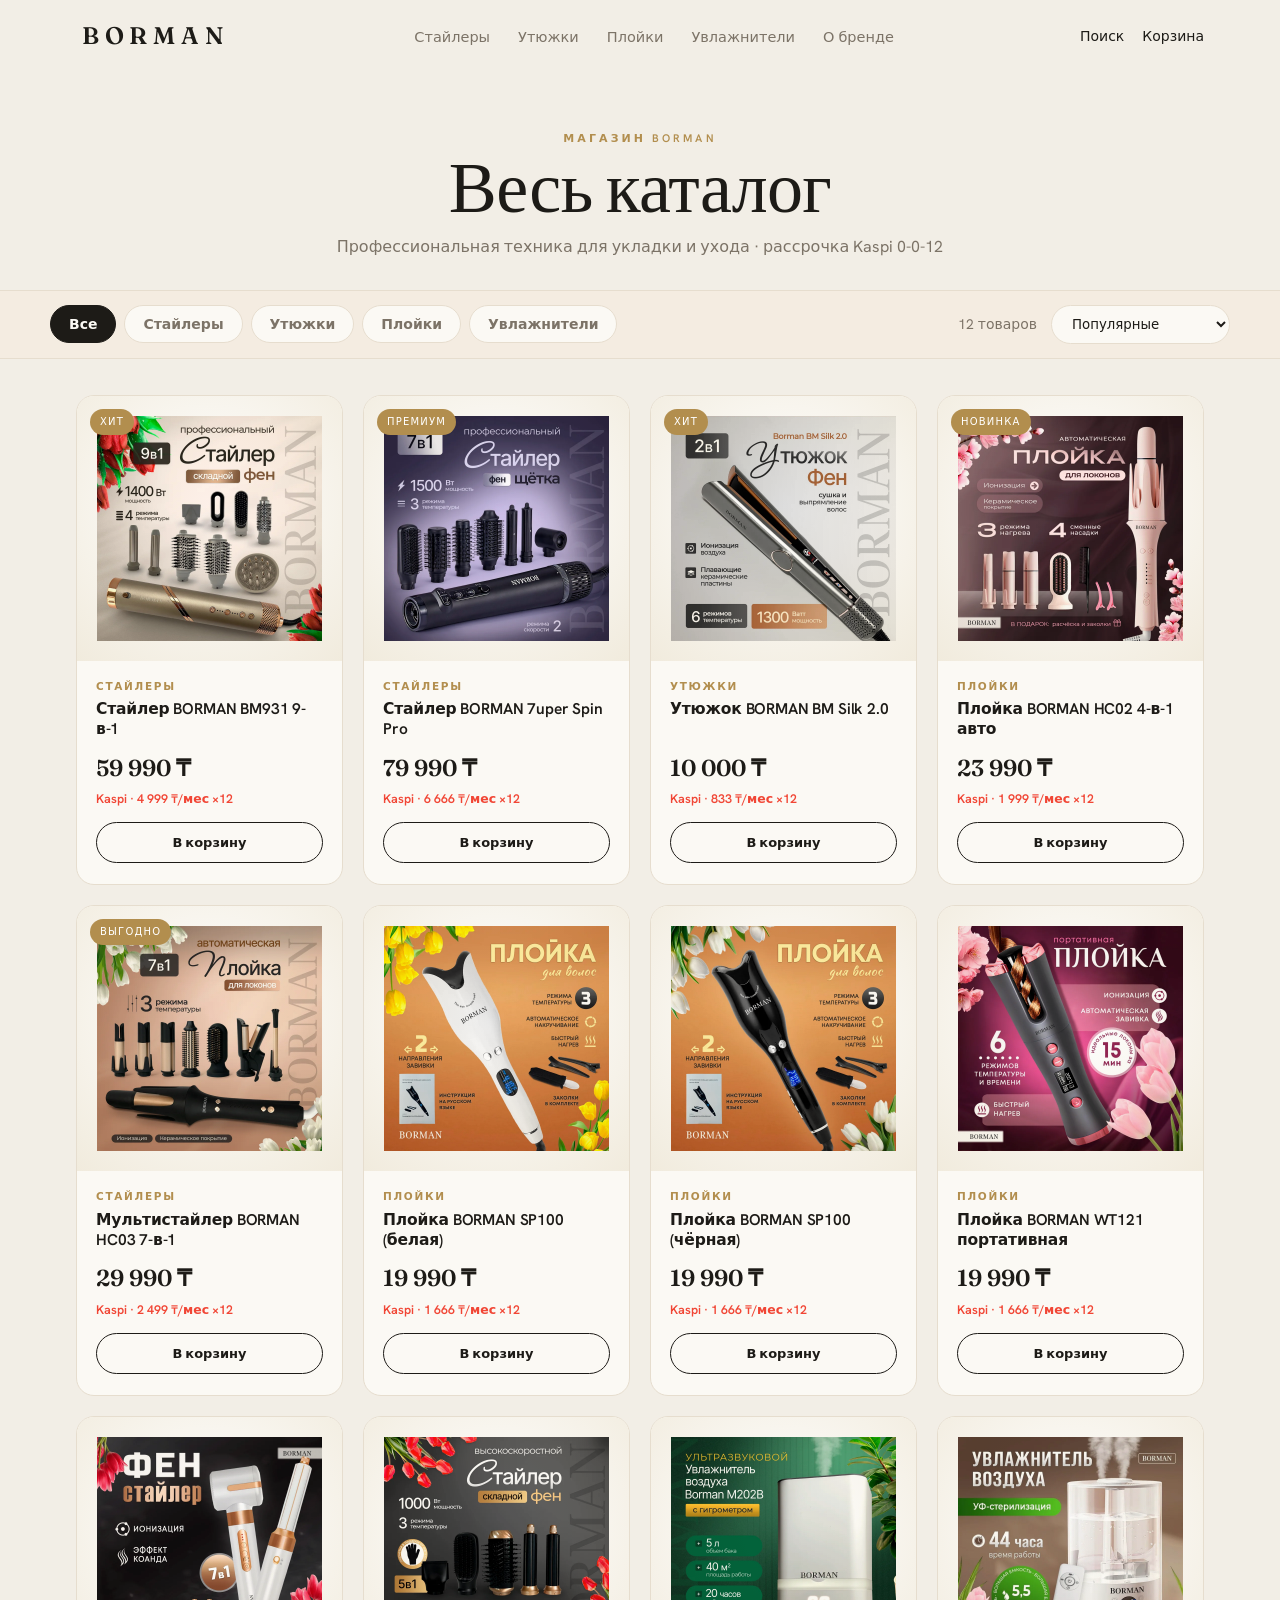
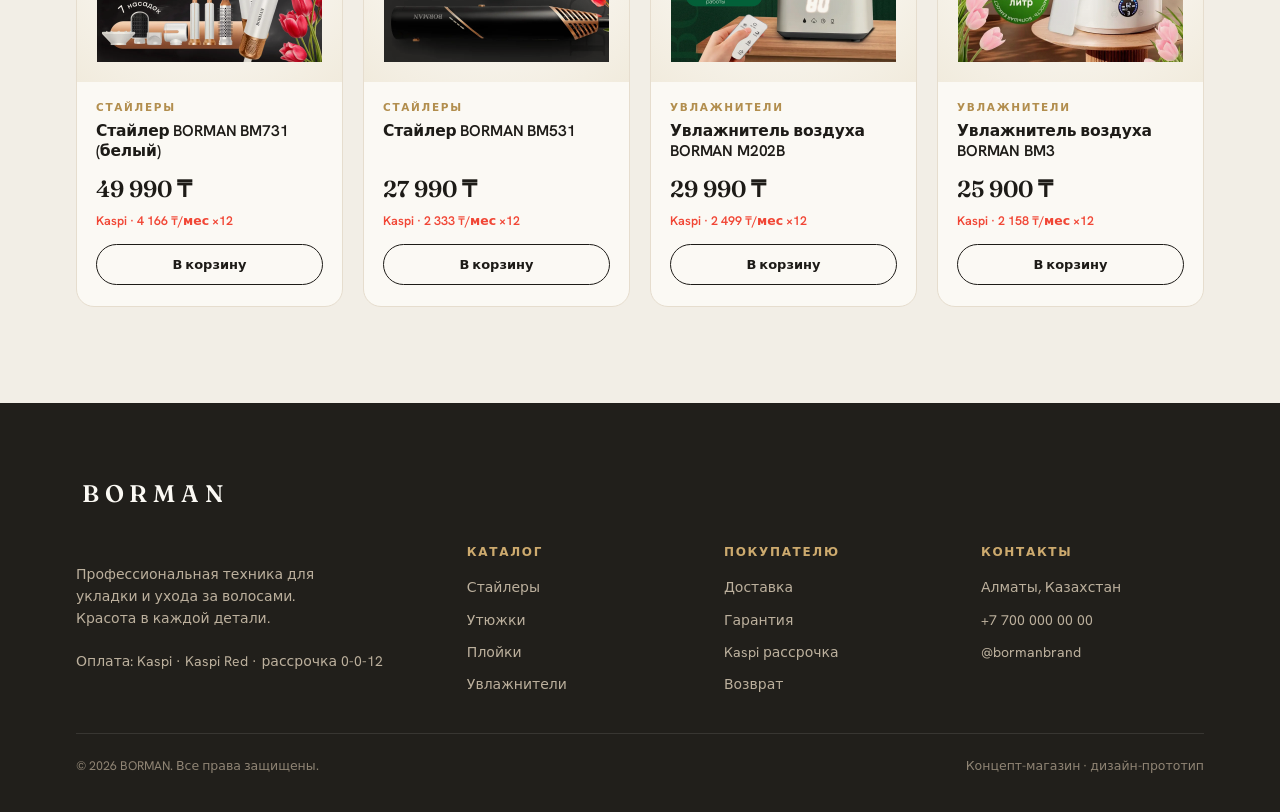
==== catalog.html @ 6e3e94e3 "BORMAN shop — functional store (cream/charcoal/gold, Kaspi, cart, animations)" ====
<!DOCTYPE html>
<html lang="ru">
<head>
<meta charset="UTF-8">
<meta name="viewport" content="width=device-width, initial-scale=1">
<title>Каталог — BORMAN</title>
<link rel="preconnect" href="https://fonts.googleapis.com"><link rel="preconnect" href="https://fonts.gstatic.com" crossorigin>
<link href="https://fonts.googleapis.com/css2?family=Fraunces:ital,opsz,wght@0,9..144,400;0,9..144,500;0,9..144,600;1,9..144,400&family=Hanken+Grotesk:wght@300;400;500;600;700&display=swap" rel="stylesheet">
<link rel="stylesheet" href="shop.css">
<style>
  .chead{padding:130px 0 30px;text-align:center}
  .chead h1{font-size:clamp(40px,6vw,72px)}
  .chead p{color:var(--ink2);margin-top:10px}
  .bar{position:sticky;top:64px;z-index:40;background:rgba(244,236,224,.9);backdrop-filter:blur(12px);border-top:1px solid var(--line);border-bottom:1px solid var(--line);margin-bottom:36px}
  .bar .in{display:flex;align-items:center;justify-content:space-between;gap:16px;padding:14px 0;flex-wrap:wrap}
  .tabs{display:flex;gap:8px;flex-wrap:wrap}
  .tab{padding:9px 18px;border-radius:100px;border:1px solid var(--line);background:var(--paper);font-weight:600;font-size:14px;cursor:pointer;transition:.3s;color:var(--ink2);font-family:var(--body)}
  .tab:hover{border-color:var(--terra);color:var(--terra)}
  .tab.on{background:var(--ink);color:var(--paper);border-color:var(--ink)}
  .sort{padding:9px 16px;border-radius:100px;border:1px solid var(--line);background:var(--paper);font-weight:500;font-family:var(--body);color:var(--ink);cursor:pointer}
  .count{color:var(--ink2);font-size:14px}
  @media(max-width:820px){.bar{top:56px}.bar .in{gap:10px}.chead{padding-top:110px}}
</style>
</head>
<body>
<script>window.__BASE__='';</script>
<div class="chead"><div class="wrap"><div class="eyebrow rv">Магазин BORMAN</div><h1 class="rv" style="transition-delay:.06s" id="ctitle">Весь каталог</h1><p class="rv" style="transition-delay:.1s">Профессиональная техника для укладки и ухода · рассрочка Kaspi 0-0-12</p></div></div>
<div class="bar"><div class="wrap in">
  <div class="tabs" id="tabs">
    <button class="tab" data-c="all">Все</button>
    <button class="tab" data-c="styling">Стайлеры</button>
    <button class="tab" data-c="straighteners">Утюжки</button>
    <button class="tab" data-c="curling">Плойки</button>
    <button class="tab" data-c="humidifiers">Увлажнители</button>
  </div>
  <div style="display:flex;gap:14px;align-items:center"><span class="count" id="count"></span>
  <select class="sort" id="sort"><option value="pop">Популярные</option><option value="asc">Сначала дешевле</option><option value="desc">Сначала дороже</option></select></div>
</div></div>
<div class="wrap" style="padding-bottom:40px"><div class="grid" id="cat-grid"></div></div>

<script src="shop.js"></script>
<script>
document.addEventListener('DOMContentLoaded',()=>{
  const q=new URLSearchParams(location.search);
  let cat=q.get('cat')||'all', sort='pop';
  const titles={all:'Весь каталог',styling:'Стайлеры',straighteners:'Утюжки',curling:'Плойки',humidifiers:'Увлажнители'};
  const order=[13,9,16,19,18,7,8,17,11,10,15,14]; // popularity
  function apply(){
    document.getElementById('ctitle').textContent=titles[cat];
    document.querySelectorAll('.tab').forEach(t=>t.classList.toggle('on',t.dataset.c===cat));
    let list=PRODUCTS.filter(p=>cat==='all'||p.cat===cat);
    if(sort==='asc')list=[...list].sort((a,b)=>a.price-b.price);
    else if(sort==='desc')list=[...list].sort((a,b)=>b.price-a.price);
    else list=[...list].sort((a,b)=>order.indexOf(a.id)-order.indexOf(b.id));
    renderGrid('#cat-grid',list);
    document.getElementById('count').textContent=list.length+' товаров';
  }
  document.querySelectorAll('.tab').forEach(t=>t.onclick=()=>{cat=t.dataset.c;history.replaceState(0,'',cat==='all'?'catalog.html':'catalog.html?cat='+cat);apply()});
  document.getElementById('sort').onchange=e=>{sort=e.target.value;apply()};
  apply();
});
</script>
</body>
</html>
---- shop.css ----
/* BORMAN shop — clean cream + charcoal + gold (по референсу, одобренному владельцем) */
:root{
  --cream:#f2eee6; --paper:#fbf9f4; --soft:#efe9de;
  --ink:#1d1b17; --char:#211f1b; --char2:#2b2823; --ink2:#7c7367; --mut:#a79c8c;
  --gold:#b28e4e; --gold-l:#cdaa6e; --gold-s:#e7d9bf; --line:#e6ddce; --line-d:rgba(255,255,255,.1);
  --kaspi:#f14635;
  --disp:'Fraunces',Georgia,serif; --body:'Hanken Grotesk',system-ui,sans-serif;
  --r:18px; --rs:12px; --ease:cubic-bezier(.2,.7,.2,1);
}
*{margin:0;padding:0;box-sizing:border-box}
html{scroll-behavior:smooth}
body{background:var(--cream);color:var(--ink);font-family:var(--body);font-weight:400;line-height:1.6;-webkit-font-smoothing:antialiased;overflow-x:hidden}
a{color:inherit;text-decoration:none}img{display:block;max-width:100%}
.wrap{max-width:1180px;margin:0 auto;padding:0 26px}
h1,h2,h3,h4{font-family:var(--disp);font-weight:500;line-height:1.06;letter-spacing:-.01em}
.eyebrow{font-size:11px;letter-spacing:.28em;text-transform:uppercase;color:var(--gold);font-weight:600}
/* buttons */
.btn{display:inline-flex;align-items:center;gap:8px;font-weight:600;font-size:14px;padding:14px 28px;border-radius:100px;transition:.35s var(--ease);cursor:pointer;border:1px solid transparent;font-family:var(--body)}
.btn.fill{background:var(--ink);color:var(--paper)}.btn.fill:hover{background:var(--gold);transform:translateY(-2px)}
.btn.gold{background:var(--gold);color:#fff}.btn.gold:hover{background:var(--gold-l);transform:translateY(-2px)}
.btn.outline{background:transparent;border-color:var(--line);color:var(--ink)}.btn.outline:hover{border-color:var(--ink)}
.btn.oncdark{background:transparent;border-color:rgba(255,255,255,.28);color:#fff}.btn.oncdark:hover{background:rgba(255,255,255,.1);border-color:#fff}
.btn.block{width:100%;justify-content:center}
/* header */
.hdr{position:fixed;inset:0 0 auto;z-index:80;transition:.4s var(--ease);padding:17px 0}
.hdr.solid{background:rgba(251,249,244,.9);backdrop-filter:blur(14px);box-shadow:0 1px 0 var(--line);padding:11px 0}
.nav{display:flex;align-items:center;justify-content:space-between;gap:20px}
.logo{font-family:var(--disp);font-weight:600;font-size:24px;letter-spacing:.24em;padding-left:.24em}
.menu{display:flex;gap:28px;font-size:14.5px;font-weight:500}
.menu a{color:var(--ink2);position:relative;padding:4px 0}
.menu a::after{content:"";position:absolute;left:0;bottom:0;height:1px;width:0;background:var(--gold);transition:.3s}
.menu a:hover{color:var(--ink)}.menu a:hover::after{width:100%}
.nav-r{display:flex;align-items:center;gap:18px}
.icobtn{background:none;border:0;cursor:pointer;font-size:14px;font-weight:500;color:var(--ink);display:flex;align-items:center;gap:7px;font-family:var(--body)}
.cart-count{background:var(--gold);color:#fff;font-size:11px;font-weight:700;min-width:19px;height:19px;border-radius:100px;display:inline-flex;align-items:center;justify-content:center;padding:0 5px}
.burger{display:none;flex-direction:column;gap:5px;cursor:pointer;background:none;border:0}
.burger span{width:24px;height:2px;background:var(--ink);border-radius:2px}
.mmenu{position:fixed;inset:0;z-index:90;background:var(--paper);transform:translateY(-100%);transition:.5s var(--ease);display:flex;flex-direction:column;padding:80px 30px 40px}
.mmenu.open{transform:none}
.mmenu a{font-family:var(--disp);font-size:32px;padding:12px 0;border-bottom:1px solid var(--line)}
.mmenu .x{position:absolute;top:24px;right:26px;font-size:30px;background:none;border:0;cursor:pointer}
/* cart */
.cart-ov{position:fixed;inset:0;z-index:95;background:rgba(20,16,10,.42);opacity:0;pointer-events:none;transition:.4s}
.cart-ov.open{opacity:1;pointer-events:auto}
.cart{position:fixed;top:0;right:0;bottom:0;width:min(420px,92vw);z-index:96;background:var(--paper);transform:translateX(100%);transition:.45s var(--ease);display:flex;flex-direction:column}
.cart.open{transform:none}
.cart .ch{display:flex;justify-content:space-between;align-items:center;padding:24px;border-bottom:1px solid var(--line)}
.cart .ch h3{font-size:24px}
.cart .items{flex:1;overflow-y:auto;padding:8px 24px}
.citem{display:flex;gap:14px;padding:16px 0;border-bottom:1px solid var(--line)}
.citem img{width:72px;height:72px;object-fit:contain;background:var(--soft);border-radius:10px;padding:6px}
.citem .ci{flex:1}.citem h4{font-family:var(--body);font-weight:600;font-size:14.5px}
.citem .kaspi-m{font-size:12px;color:var(--kaspi);font-weight:600;margin-top:2px}
.citem .qty{display:flex;align-items:center;gap:10px;margin-top:8px}
.citem .qty button{width:26px;height:26px;border:1px solid var(--line);background:var(--paper);border-radius:7px;cursor:pointer;font-size:16px}
.citem .rm{background:none;border:0;color:var(--mut);cursor:pointer;font-size:12px;text-decoration:underline}
.cart .cf{padding:22px 24px;border-top:1px solid var(--line);background:var(--soft)}
.cart .tot{display:flex;justify-content:space-between;font-family:var(--disp);font-size:23px;margin-bottom:5px}
.cart .kaspi-tot{font-size:13px;color:var(--kaspi);font-weight:600;margin-bottom:16px}
.cart .empty{text-align:center;color:var(--ink2);padding:60px 20px}
/* kaspi badge */
.kaspi{display:inline-flex;align-items:center;gap:6px;font-size:12px;font-weight:700;color:var(--kaspi);background:#fdeceb;border:1px solid #f7cfcb;padding:4px 10px;border-radius:8px}
.kaspi::before{content:"Kaspi";background:var(--kaspi);color:#fff;padding:1px 5px;border-radius:4px;font-size:10px}
/* product card */
.pcard{background:var(--paper);border:1px solid var(--line);border-radius:var(--r);overflow:hidden;transition:.4s var(--ease);display:flex;flex-direction:column;position:relative}
.pcard:hover{transform:translateY(-6px);box-shadow:0 26px 50px -30px rgba(60,45,20,.4);border-color:var(--gold-s)}
.pcard .ph{aspect-ratio:1;background:radial-gradient(circle at 50% 42%,#fff,#f1ebdd);display:flex;align-items:center;justify-content:center;padding:20px;overflow:hidden}
.pcard .ph img{width:100%;height:100%;object-fit:contain;transition:.6s var(--ease);mix-blend-mode:multiply}
.pcard:hover .ph img{transform:scale(1.06)}
.pcard .flag{position:absolute;top:13px;left:13px;background:var(--gold);color:#fff;font-size:10px;letter-spacing:.12em;text-transform:uppercase;padding:5px 10px;border-radius:100px;z-index:2}
.pcard .pi{padding:17px 19px 21px;display:flex;flex-direction:column;flex:1}
.pcard .cat{font-size:10.5px;letter-spacing:.16em;text-transform:uppercase;color:var(--gold);font-weight:600}
.pcard h3{font-family:var(--body);font-weight:600;font-size:15.5px;margin:5px 0 10px;line-height:1.3;flex:1}
.pcard .price{font-family:var(--disp);font-size:23px;font-weight:600}
.pcard .kaspi-m{font-size:12.5px;color:var(--kaspi);font-weight:600;margin-top:3px}
.pcard .add{margin-top:13px}
.pcard .add button{width:100%;padding:11px;border-radius:100px;border:1px solid var(--ink);background:transparent;color:var(--ink);font-weight:600;font-size:13px;cursor:pointer;transition:.3s;font-family:var(--body)}
.pcard .add button:hover{background:var(--ink);color:var(--paper)}
/* dark panel (hero / compare) */
.darkpanel{background:var(--char);color:var(--paper);border-radius:26px;position:relative;overflow:hidden}
.darkpanel .eyebrow{color:var(--gold-l)}
/* feature icon row */
.feat-row{display:grid;grid-template-columns:repeat(4,1fr);gap:1px;background:var(--line);border:1px solid var(--line);border-radius:var(--r);overflow:hidden}
.feat-row .f{background:var(--paper);padding:26px 24px;text-align:center}
.feat-row .f .ic{font-size:26px;color:var(--gold);margin-bottom:10px}
.feat-row .f b{font-family:var(--body);display:block;font-weight:600;font-size:15px;margin-bottom:4px}
.feat-row .f small{color:var(--ink2);font-size:13px}
/* trust row */
.trust{display:grid;grid-template-columns:repeat(4,1fr);gap:20px}
.trust .t{display:flex;gap:12px;align-items:center}
.trust .t .ic{width:44px;height:44px;border-radius:50%;background:var(--soft);color:var(--gold);display:flex;align-items:center;justify-content:center;font-size:20px;flex:none}
.trust .t b{font-family:var(--body);font-weight:600;font-size:14px;display:block}
.trust .t small{color:var(--ink2);font-size:12.5px}
/* compare table */
.compare{width:100%;border-collapse:collapse;color:var(--paper)}
.compare th,.compare td{padding:14px 16px;text-align:left;border-bottom:1px solid var(--line-d);font-size:14px}
.compare th{font-family:var(--body);font-weight:600;color:var(--gold-l);font-size:12px;letter-spacing:.08em;text-transform:uppercase}
.compare td:first-child{color:var(--mut)}
.compare .p{font-family:var(--disp);font-size:18px}
/* marquee */
.marquee{overflow:hidden;white-space:nowrap;border-top:1px solid var(--line);border-bottom:1px solid var(--line);background:var(--soft)}
.marquee .row{display:inline-flex;animation:mq 32s linear infinite;padding:14px 0}
.marquee span{font-family:var(--disp);font-size:21px;color:var(--ink);display:inline-flex;align-items:center;gap:28px;padding-right:28px}
.marquee span i{color:var(--gold);font-style:normal;font-size:13px}
@keyframes mq{to{transform:translateX(-50%)}}
/* sections */
section{padding:92px 0}
.sec-head{margin-bottom:44px}
.sec-head.c{text-align:center;max-width:640px;margin-left:auto;margin-right:auto}
.sec-head h2{font-size:clamp(32px,4.6vw,56px);margin-top:11px}
.sec-head p{color:var(--ink2);margin-top:11px;font-size:16px}
.grid{display:grid;grid-template-columns:repeat(4,1fr);gap:20px}
.rv{opacity:0;transform:translateY(30px);transition:1s var(--ease)}.rv.in{opacity:1;transform:none}
/* footer */
footer{background:var(--char);color:#cfc4b2;padding:72px 0 36px;margin-top:56px}
footer .logo{color:var(--paper)}
.fgrid{display:grid;grid-template-columns:1.6fr 1fr 1fr 1fr;gap:34px;margin:32px 0}
.fgrid h4{font-family:var(--body);font-size:12px;letter-spacing:.14em;text-transform:uppercase;color:var(--gold-l);margin-bottom:13px;font-weight:600}
.fgrid a,.fgrid p{display:block;padding:5px 0;color:#bcb09d;font-size:14px}.fgrid a:hover{color:#fff}
.fbot{border-top:1px solid var(--line-d);padding-top:22px;display:flex;justify-content:space-between;font-size:12.5px;color:#8f8474;flex-wrap:wrap;gap:10px}
/* responsive */
@media(max-width:1000px){.grid{grid-template-columns:repeat(3,1fr)}.feat-row{grid-template-columns:1fr 1fr}.trust{grid-template-columns:1fr 1fr;gap:16px}}
@media(max-width:820px){
  .menu,.nav-r .lnk{display:none}.burger{display:flex}
  .grid{grid-template-columns:1fr 1fr;gap:12px}section{padding:60px 0}
  .marquee span{font-size:17px}.fgrid{grid-template-columns:1fr 1fr}
}
@media(max-width:480px){.grid{grid-template-columns:1fr 1fr;gap:10px}.feat-row{grid-template-columns:1fr 1fr}.trust{grid-template-columns:1fr}.pcard .pi{padding:13px}.pcard h3{font-size:13.5px}.pcard .price{font-size:19px}}
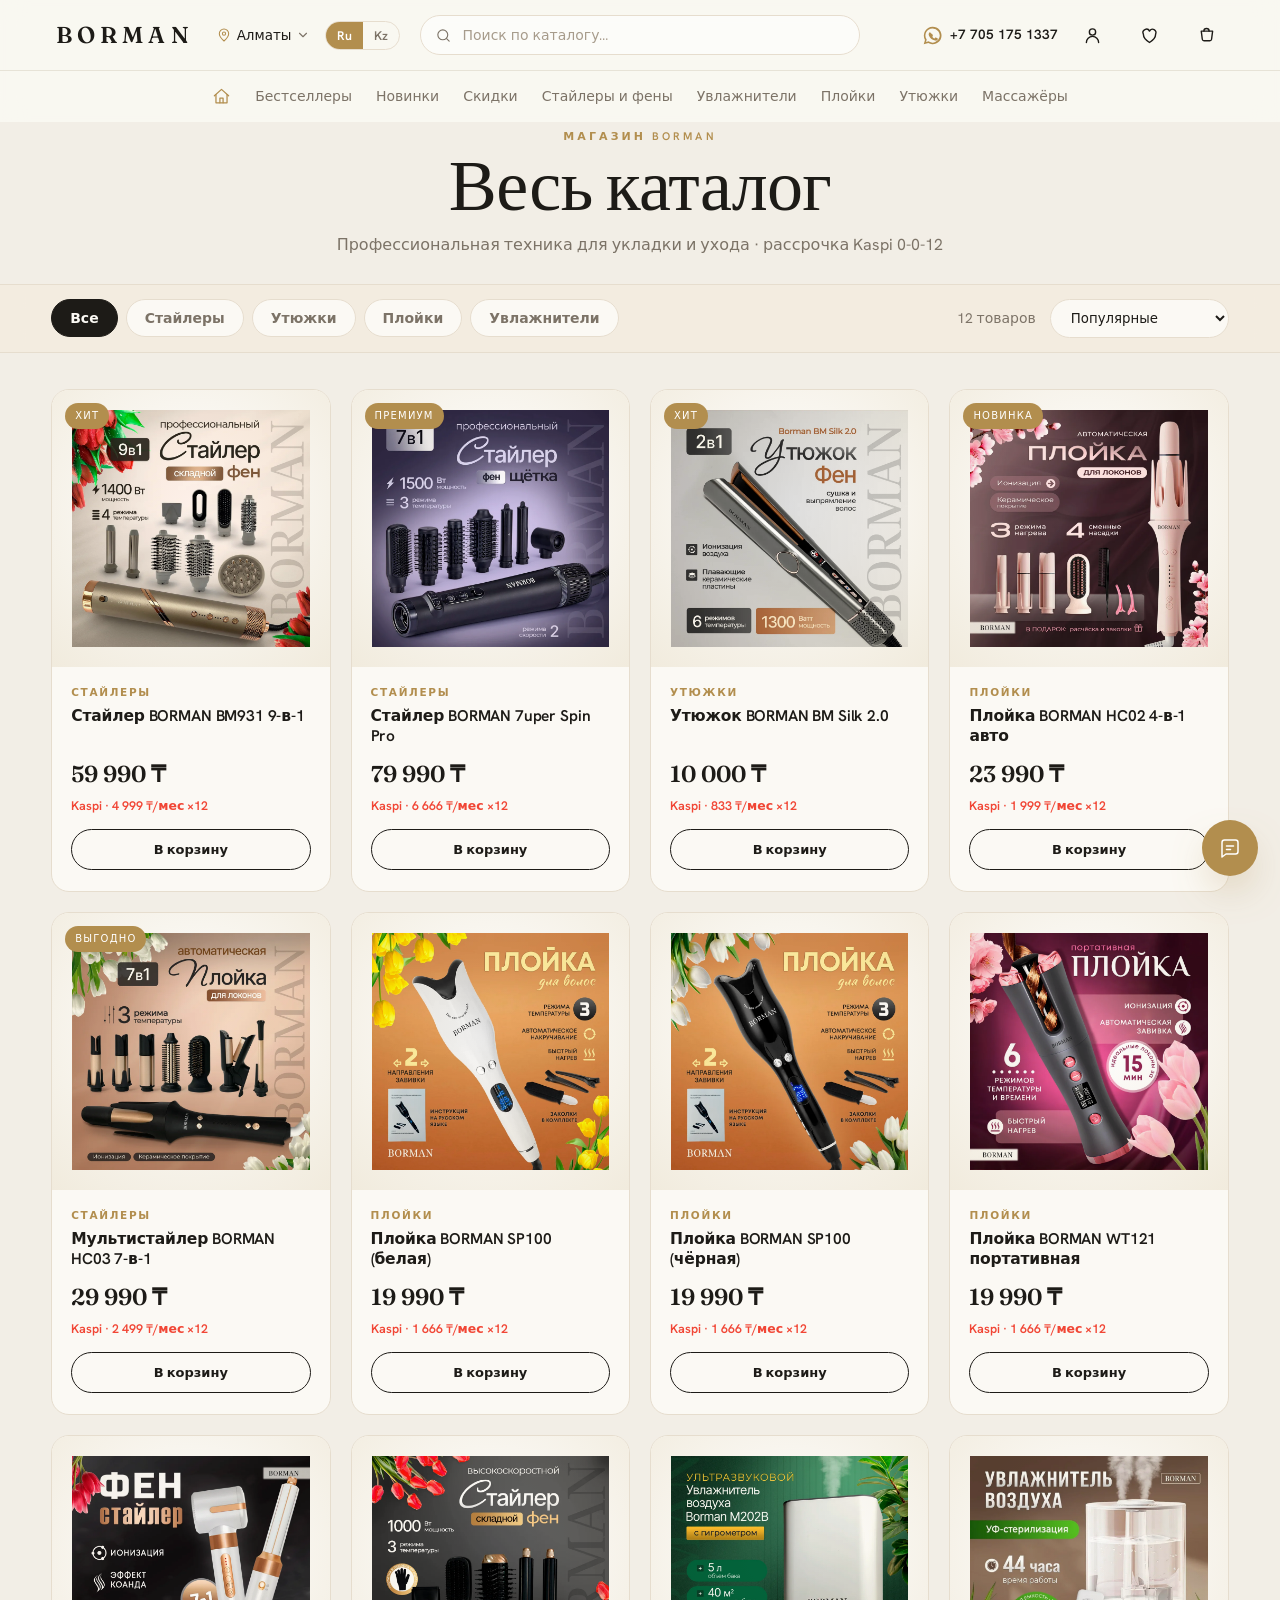
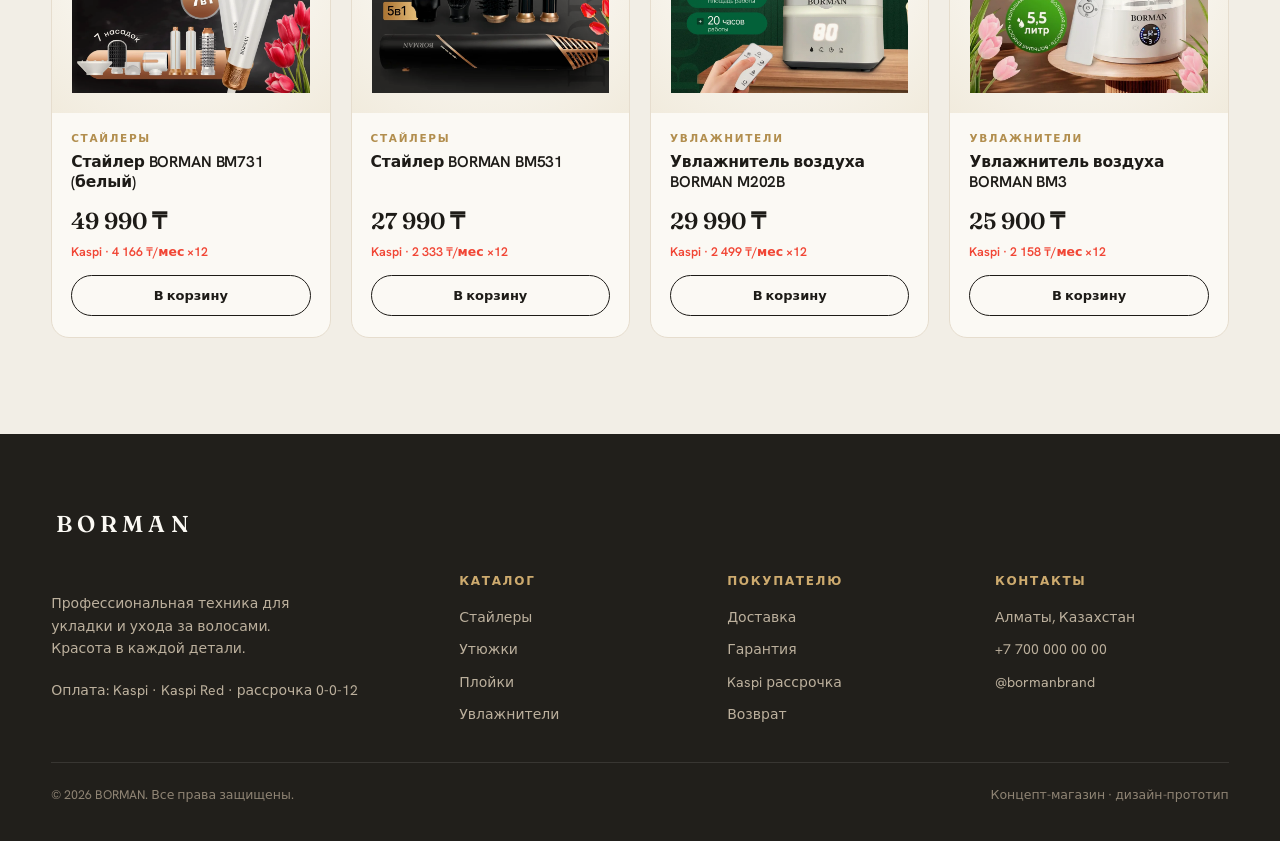
==== commit 184e134f: "Rebuild: their menu structure (city/lang/phone/login/nav), premium warm hero tint+grain, kill video " ====
--- a/catalog.html
+++ b/catalog.html
@@ -3,23 +3,31 @@
 <head>
 <meta charset="UTF-8">
 <meta name="viewport" content="width=device-width, initial-scale=1">
-<title>Каталог — BORMAN</title>
+<title>Каталог — стайлеры, утюжки, плойки, увлажнители · BORMAN</title>
+<meta name="description" content="Каталог техники BORMAN: стайлеры и фены, утюжки, плойки, увлажнители и массажёры. Честные цены, гарантия 2 года, рассрочка Kaspi 0-0-12, доставка по Казахстану.">
+<meta name="robots" content="index,follow">
+<meta name="theme-color" content="#211f1b">
+<link rel="canonical" href="https://maybenexttimez.github.io/borman-shop/catalog.html">
+<meta property="og:type" content="website">
+<meta property="og:title" content="Каталог BORMAN — техника для красоты">
+<meta property="og:description" content="Стайлеры, утюжки, плойки, увлажнители. Рассрочка Kaspi 0-0-12, гарантия 2 года.">
+<meta property="og:image" content="https://maybenexttimez.github.io/borman-shop/assets/cat-styling.webp">
 <link rel="preconnect" href="https://fonts.googleapis.com"><link rel="preconnect" href="https://fonts.gstatic.com" crossorigin>
 <link href="https://fonts.googleapis.com/css2?family=Fraunces:ital,opsz,wght@0,9..144,400;0,9..144,500;0,9..144,600;1,9..144,400&family=Hanken+Grotesk:wght@300;400;500;600;700&display=swap" rel="stylesheet">
 <link rel="stylesheet" href="shop.css">
 <style>
-  .chead{padding:130px 0 30px;text-align:center}
+  .chead{padding:128px 0 26px;text-align:center}
   .chead h1{font-size:clamp(40px,6vw,72px)}
   .chead p{color:var(--ink2);margin-top:10px}
-  .bar{position:sticky;top:64px;z-index:40;background:rgba(244,236,224,.9);backdrop-filter:blur(12px);border-top:1px solid var(--line);border-bottom:1px solid var(--line);margin-bottom:36px}
+  .bar{position:sticky;top:90px;z-index:40;background:rgba(244,236,224,.92);backdrop-filter:blur(12px);border-top:1px solid var(--line);border-bottom:1px solid var(--line);margin-bottom:36px}
   .bar .in{display:flex;align-items:center;justify-content:space-between;gap:16px;padding:14px 0;flex-wrap:wrap}
   .tabs{display:flex;gap:8px;flex-wrap:wrap}
   .tab{padding:9px 18px;border-radius:100px;border:1px solid var(--line);background:var(--paper);font-weight:600;font-size:14px;cursor:pointer;transition:.3s;color:var(--ink2);font-family:var(--body)}
-  .tab:hover{border-color:var(--terra);color:var(--terra)}
+  .tab:hover{border-color:var(--gold);color:var(--gold)}
   .tab.on{background:var(--ink);color:var(--paper);border-color:var(--ink)}
   .sort{padding:9px 16px;border-radius:100px;border:1px solid var(--line);background:var(--paper);font-weight:500;font-family:var(--body);color:var(--ink);cursor:pointer}
   .count{color:var(--ink2);font-size:14px}
-  @media(max-width:820px){.bar{top:56px}.bar .in{gap:10px}.chead{padding-top:110px}}
+  @media(max-width:960px){.bar{top:58px}.bar .in{gap:10px}.chead{padding-top:104px}}
 </style>
 </head>
 <body>
--- a/shop.css
+++ b/shop.css
@@ -11,7 +11,11 @@
 html{scroll-behavior:smooth}
 body{background:var(--cream);color:var(--ink);font-family:var(--body);font-weight:400;line-height:1.6;-webkit-font-smoothing:antialiased;overflow-x:hidden}
 a{color:inherit;text-decoration:none}img{display:block;max-width:100%}
-.wrap{max-width:1180px;margin:0 auto;padding:0 26px}
+.wrap{width:92%;max-width:1800px;margin:0 auto}
+.iconbtn{background:none;border:0;cursor:pointer;color:var(--ink);width:44px;height:44px;border-radius:50%;display:inline-flex;align-items:center;justify-content:center;position:relative;transition:.3s}
+.iconbtn:hover{background:var(--soft);color:var(--gold)}
+.iconbtn svg{width:21px;height:21px}
+.cartbtn .cart-count{position:absolute;top:1px;right:1px}
 h1,h2,h3,h4{font-family:var(--disp);font-weight:500;line-height:1.06;letter-spacing:-.01em}
 .eyebrow{font-size:11px;letter-spacing:.28em;text-transform:uppercase;color:var(--gold);font-weight:600}
 /* buttons */
@@ -20,25 +24,78 @@
 .btn.gold{background:var(--gold);color:#fff}.btn.gold:hover{background:var(--gold-l);transform:translateY(-2px)}
 .btn.outline{background:transparent;border-color:var(--line);color:var(--ink)}.btn.outline:hover{border-color:var(--ink)}
 .btn.oncdark{background:transparent;border-color:rgba(255,255,255,.28);color:#fff}.btn.oncdark:hover{background:rgba(255,255,255,.1);border-color:#fff}
+.btn.kaspibtn{background:var(--kaspi);color:#fff}.btn.kaspibtn:hover{background:#d83a2a;transform:translateY(-2px)}
 .btn.block{width:100%;justify-content:center}
-/* header */
-.hdr{position:fixed;inset:0 0 auto;z-index:80;transition:.4s var(--ease);padding:17px 0}
-.hdr.solid{background:rgba(251,249,244,.9);backdrop-filter:blur(14px);box-shadow:0 1px 0 var(--line);padding:11px 0}
-.nav{display:flex;align-items:center;justify-content:space-between;gap:20px}
-.logo{font-family:var(--disp);font-weight:600;font-size:24px;letter-spacing:.24em;padding-left:.24em}
-.menu{display:flex;gap:28px;font-size:14.5px;font-weight:500}
-.menu a{color:var(--ink2);position:relative;padding:4px 0}
-.menu a::after{content:"";position:absolute;left:0;bottom:0;height:1px;width:0;background:var(--gold);transition:.3s}
-.menu a:hover{color:var(--ink)}.menu a:hover::after{width:100%}
-.nav-r{display:flex;align-items:center;gap:18px}
+/* header — two-row utility header */
+.hdr{position:fixed;top:0;left:0;right:0;z-index:80;transition:.4s var(--ease);background:rgba(251,249,244,.84);backdrop-filter:blur(13px);border-bottom:1px solid transparent}
+.hdr.solid{background:rgba(251,249,244,.96);box-shadow:0 8px 26px -20px rgba(60,45,20,.55);border-bottom-color:var(--line)}
+.nav-top{padding:13px 0;transition:.35s var(--ease)}
+.hdr.solid .nav-top{padding:9px 0}
+.navwrap{display:flex;align-items:center;gap:20px}
+.logo{font-family:var(--disp);font-weight:600;font-size:23px;letter-spacing:.22em;padding-left:.22em;white-space:nowrap;color:var(--ink)}
+.util{display:flex;align-items:center;gap:13px}
+.util-r{margin-left:auto}
+/* city selector */
+.citywrap{position:relative}
+.citybtn{display:inline-flex;align-items:center;gap:5px;background:none;border:0;cursor:pointer;font-family:var(--body);font-size:13.5px;font-weight:500;color:var(--ink);padding:6px 2px}
+.citybtn svg{width:16px;height:16px;color:var(--gold)}
+.citybtn svg:last-child{width:14px;height:14px;color:var(--ink2)}
+.citybtn:hover{color:var(--gold)}
+.city-pop{position:absolute;top:calc(100% + 8px);left:0;background:var(--paper);border:1px solid var(--line);border-radius:14px;box-shadow:0 22px 44px -22px rgba(60,45,20,.45);padding:6px;min-width:158px;z-index:30;opacity:0;visibility:hidden;transform:translateY(-6px);transition:.25s var(--ease)}
+.city-pop.open{opacity:1;visibility:visible;transform:none}
+.city-pop button{display:block;width:100%;text-align:left;background:none;border:0;cursor:pointer;font-family:var(--body);font-size:14px;padding:9px 13px;border-radius:9px;color:var(--ink)}
+.city-pop button:hover{background:var(--soft);color:var(--gold)}
+/* language toggle */
+.lang{display:inline-flex;border:1px solid var(--line);border-radius:100px;overflow:hidden}
+.lang button{background:none;border:0;cursor:pointer;font-family:var(--body);font-size:12.5px;font-weight:600;color:var(--ink2);padding:5px 11px;transition:.25s}
+.lang button.on{background:var(--gold);color:#fff}
+/* search */
+.search{position:relative;display:flex;align-items:center;flex:1;min-width:120px;max-width:440px}
+.search .si{position:absolute;left:15px;color:var(--ink2);display:flex}
+.search .si svg{width:17px;height:17px}
+.search input{width:100%;padding:10px 18px 10px 41px;border:1px solid var(--line);border-radius:100px;background:rgba(255,255,255,.55);font-family:var(--body);font-size:14px;color:var(--ink);transition:.3s}
+.search input:focus{outline:none;border-color:var(--gold);background:#fff}
+.search input::placeholder{color:var(--mut)}
+/* phone */
+.phone{display:inline-flex;align-items:center;gap:7px;color:var(--ink);font-size:13.5px;white-space:nowrap}
+.phone svg{width:21px;height:21px;color:var(--gold)}
+.phone b{font-weight:600}
+.phone:hover{color:var(--gold)}
+/* icon buttons */
 .icobtn{background:none;border:0;cursor:pointer;font-size:14px;font-weight:500;color:var(--ink);display:flex;align-items:center;gap:7px;font-family:var(--body)}
 .cart-count{background:var(--gold);color:#fff;font-size:11px;font-weight:700;min-width:19px;height:19px;border-radius:100px;display:inline-flex;align-items:center;justify-content:center;padding:0 5px}
-.burger{display:none;flex-direction:column;gap:5px;cursor:pointer;background:none;border:0}
-.burger span{width:24px;height:2px;background:var(--ink);border-radius:2px}
-.mmenu{position:fixed;inset:0;z-index:90;background:var(--paper);transform:translateY(-100%);transition:.5s var(--ease);display:flex;flex-direction:column;padding:80px 30px 40px}
+/* nav bar row */
+.nav-bar{border-top:1px solid var(--line)}
+.hdr:not(.solid) .nav-bar{border-top-color:rgba(120,100,60,.14)}
+.menu{display:flex;align-items:center;justify-content:center;gap:24px;padding:11px 0;flex-wrap:nowrap}
+.menu a{color:var(--ink2);font-size:14px;font-weight:500;position:relative;padding:3px 0;white-space:nowrap}
+.menu a::after{content:"";position:absolute;left:0;bottom:-1px;height:1.5px;width:0;background:var(--gold);transition:.3s}
+.menu a:hover{color:var(--ink)}.menu a:hover::after{width:100%}
+.menu .nhome{color:var(--gold);display:flex;align-items:center}
+.menu .nhome svg{width:19px;height:19px}
+.menu .nhome::after{display:none}
+/* burger */
+.burger{display:none;flex-direction:column;gap:5px;cursor:pointer;background:none;border:0;padding:4px}
+.burger span{width:24px;height:2px;background:var(--ink);border-radius:2px;transition:.3s}
+/* mobile menu */
+.mmenu{position:fixed;inset:0;z-index:90;background:var(--paper);transform:translateY(-100%);transition:.5s var(--ease);display:flex;flex-direction:column;overflow-y:auto}
 .mmenu.open{transform:none}
-.mmenu a{font-family:var(--disp);font-size:32px;padding:12px 0;border-bottom:1px solid var(--line)}
-.mmenu .x{position:absolute;top:24px;right:26px;font-size:30px;background:none;border:0;cursor:pointer}
+.mm-top{display:flex;align-items:center;justify-content:space-between;padding:19px 24px;border-bottom:1px solid var(--line)}
+.mm-top .logo{font-size:22px}
+.mmenu .x{font-size:30px;line-height:1;background:none;border:0;cursor:pointer;color:var(--ink)}
+.mm-bar{display:flex;align-items:center;justify-content:space-between;gap:14px;padding:15px 24px;border-bottom:1px solid var(--line)}
+.mm-links{display:flex;flex-direction:column;padding:6px 24px}
+.mm-links a{font-family:var(--disp);font-size:21px;font-weight:500;padding:13px 0;border-bottom:1px solid var(--line);color:var(--ink)}
+.mm-links a:first-child{color:var(--gold)}
+.mm-foot{margin-top:auto;padding:22px 24px 36px}
+.mm-acc{display:flex;gap:10px;margin-top:14px}
+.mm-acc button{flex:1;display:flex;align-items:center;justify-content:center;gap:8px;padding:12px;border:1px solid var(--line);border-radius:12px;background:none;cursor:pointer;font-family:var(--body);font-size:14px;font-weight:500;color:var(--ink)}
+.mm-acc svg{width:18px;height:18px;color:var(--gold)}
+.mm-info{margin-top:18px;color:var(--ink2);font-size:14px}
+.mm-info .kaspi{margin-bottom:12px}
+.mm-phone{display:inline-flex;align-items:center;gap:8px;color:var(--ink);font-weight:600;margin-bottom:8px}
+.mm-phone svg{width:18px;height:18px;color:var(--gold)}
+.mm-info p{margin-top:6px}
 /* cart */
 .cart-ov{position:fixed;inset:0;z-index:95;background:rgba(20,16,10,.42);opacity:0;pointer-events:none;transition:.4s}
 .cart-ov.open{opacity:1;pointer-events:auto}
@@ -53,7 +110,10 @@
 .citem .kaspi-m{font-size:12px;color:var(--kaspi);font-weight:600;margin-top:2px}
 .citem .qty{display:flex;align-items:center;gap:10px;margin-top:8px}
 .citem .qty button{width:26px;height:26px;border:1px solid var(--line);background:var(--paper);border-radius:7px;cursor:pointer;font-size:16px}
-.citem .rm{background:none;border:0;color:var(--mut);cursor:pointer;font-size:12px;text-decoration:underline}
+.citem .crow{display:flex;justify-content:space-between;align-items:flex-start;gap:8px}
+.citem .rm2{background:none;border:0;color:var(--mut);font-size:22px;line-height:.9;cursor:pointer;padding:0 2px;flex:none}
+.citem .rm2:hover{color:var(--kaspi)}
+.citem .cprice{font-weight:600;margin-top:2px}
 .cart .cf{padding:22px 24px;border-top:1px solid var(--line);background:var(--soft)}
 .cart .tot{display:flex;justify-content:space-between;font-family:var(--disp);font-size:23px;margin-bottom:5px}
 .cart .kaspi-tot{font-size:13px;color:var(--kaspi);font-weight:600;margin-bottom:16px}
@@ -79,20 +139,23 @@
 /* dark panel (hero / compare) */
 .darkpanel{background:var(--char);color:var(--paper);border-radius:26px;position:relative;overflow:hidden}
 .darkpanel .eyebrow{color:var(--gold-l)}
-/* feature icon row */
-.feat-row{display:grid;grid-template-columns:repeat(4,1fr);gap:1px;background:var(--line);border:1px solid var(--line);border-radius:var(--r);overflow:hidden}
-.feat-row .f{background:var(--paper);padding:26px 24px;text-align:center}
-.feat-row .f .ic{font-size:26px;color:var(--gold);margin-bottom:10px}
-.feat-row .f b{font-family:var(--body);display:block;font-weight:600;font-size:15px;margin-bottom:4px}
-.feat-row .f small{color:var(--ink2);font-size:13px}
+/* feature / benefits row */
+.feat-row{display:grid;grid-template-columns:repeat(4,1fr);gap:16px}
+.feat-row .f{background:var(--paper);border:1px solid var(--line);border-radius:var(--r);padding:30px 26px;text-align:center;transition:.4s var(--ease)}
+.feat-row .f:hover{transform:translateY(-5px);box-shadow:0 26px 50px -34px rgba(60,45,20,.45);border-color:var(--gold-s)}
+.feat-row .f .ic{width:56px;height:56px;margin:0 auto 16px;border-radius:16px;background:linear-gradient(140deg,#f7edd7,#e6d1a4);color:#8f6f36;display:flex;align-items:center;justify-content:center;box-shadow:inset 0 1px 0 rgba(255,255,255,.6)}
+.feat-row .f .ic svg{width:27px;height:27px}
+.feat-row .f b{font-family:var(--disp);display:block;font-weight:500;font-size:19px;margin-bottom:6px}
+.feat-row .f small{color:var(--ink2);font-size:13.5px;line-height:1.45;display:block}
 /* trust row */
 .trust{display:grid;grid-template-columns:repeat(4,1fr);gap:20px}
 .trust .t{display:flex;gap:12px;align-items:center}
-.trust .t .ic{width:44px;height:44px;border-radius:50%;background:var(--soft);color:var(--gold);display:flex;align-items:center;justify-content:center;font-size:20px;flex:none}
+.trust .t .ic{width:48px;height:48px;border-radius:50%;background:var(--soft);color:var(--gold);display:flex;align-items:center;justify-content:center;flex:none}
+.trust .t .ic svg{width:23px;height:23px}
 .trust .t b{font-family:var(--body);font-weight:600;font-size:14px;display:block}
 .trust .t small{color:var(--ink2);font-size:12.5px}
 /* compare table */
-.compare{width:100%;border-collapse:collapse;color:var(--paper)}
+.compare{width:100%;border-collapse:collapse;color:var(--paper);min-width:500px}
 .compare th,.compare td{padding:14px 16px;text-align:left;border-bottom:1px solid var(--line-d);font-size:14px}
 .compare th{font-family:var(--body);font-weight:600;color:var(--gold-l);font-size:12px;letter-spacing:.08em;text-transform:uppercase}
 .compare td:first-child{color:var(--mut)}
@@ -104,7 +167,7 @@
 .marquee span i{color:var(--gold);font-style:normal;font-size:13px}
 @keyframes mq{to{transform:translateX(-50%)}}
 /* sections */
-section{padding:92px 0}
+section{padding:clamp(66px,7vw,120px) 0}
 .sec-head{margin-bottom:44px}
 .sec-head.c{text-align:center;max-width:640px;margin-left:auto;margin-right:auto}
 .sec-head h2{font-size:clamp(32px,4.6vw,56px);margin-top:11px}
@@ -118,11 +181,40 @@
 .fgrid h4{font-family:var(--body);font-size:12px;letter-spacing:.14em;text-transform:uppercase;color:var(--gold-l);margin-bottom:13px;font-weight:600}
 .fgrid a,.fgrid p{display:block;padding:5px 0;color:#bcb09d;font-size:14px}.fgrid a:hover{color:#fff}
 .fbot{border-top:1px solid var(--line-d);padding-top:22px;display:flex;justify-content:space-between;font-size:12.5px;color:#8f8474;flex-wrap:wrap;gap:10px}
+/* floating widgets — back-to-top + feedback */
+.totop{position:fixed;left:22px;bottom:24px;width:50px;height:50px;border-radius:50%;background:var(--char);color:var(--gold-l);border:0;cursor:pointer;display:flex;align-items:center;justify-content:center;z-index:70;opacity:0;visibility:hidden;transform:translateY(16px) scale(.85);transition:.4s var(--ease);box-shadow:0 16px 34px -14px rgba(0,0,0,.55)}
+.totop.show{opacity:1;visibility:visible;transform:none}
+.totop:hover{background:var(--gold);color:#fff;transform:translateY(-3px)}
+.totop svg{width:22px;height:22px}
+.fabwrap{position:fixed;right:22px;bottom:24px;z-index:70}
+.fab{position:relative;display:flex;align-items:center;height:56px;width:56px;padding:0;border-radius:100px;background:var(--gold);color:#fff;border:0;cursor:pointer;overflow:hidden;transition:.45s var(--ease);box-shadow:0 18px 40px -14px rgba(178,142,78,.75)}
+.fab svg{width:24px;height:24px;flex:none;margin:0 16px}
+.fab-label{white-space:nowrap;font-family:var(--body);font-weight:600;font-size:14px;max-width:0;opacity:0;transition:.45s var(--ease)}
+.fab:hover,.fab:focus-visible{width:214px;background:var(--gold-l);outline:none}
+.fab:hover .fab-label,.fab:focus-visible .fab-label{max-width:150px;opacity:1;padding-right:22px}
+.fab-ring{position:absolute;inset:0;border-radius:100px;animation:fabpulse 2.8s var(--ease) infinite;pointer-events:none}
+@keyframes fabpulse{0%{box-shadow:0 0 0 0 rgba(178,142,78,.5)}70%{box-shadow:0 0 0 15px rgba(178,142,78,0)}100%{box-shadow:0 0 0 0 rgba(178,142,78,0)}}
+@media(prefers-reduced-motion:reduce){.fab-ring{animation:none}}
 /* responsive */
+@media(max-width:1180px){.menu{gap:17px}.menu a{font-size:13px}.search{max-width:260px}.phone b{display:none}.util{gap:10px}}
 @media(max-width:1000px){.grid{grid-template-columns:repeat(3,1fr)}.feat-row{grid-template-columns:1fr 1fr}.trust{grid-template-columns:1fr 1fr;gap:16px}}
+@media(max-width:960px){
+  .nav-bar{display:none}.burger{display:flex}
+  .util-l,.search,.phone,.only-lg{display:none}
+  .navwrap{position:relative;justify-content:space-between}
+  .logo{position:absolute;left:50%;transform:translateX(-50%)}
+  .util-r{margin-left:0}
+  /* compare: sticky label column, no page overflow */
+  .cmp .tbl{min-width:0}.compare{min-width:472px}
+  .compare th,.compare td{padding:11px 12px;font-size:13px}
+  .compare th:first-child,.compare td:first-child{position:sticky;left:0;background:var(--char);z-index:1}
+  .compare .p{font-size:16px}
+}
 @media(max-width:820px){
-  .menu,.nav-r .lnk{display:none}.burger{display:flex}
   .grid{grid-template-columns:1fr 1fr;gap:12px}section{padding:60px 0}
   .marquee span{font-size:17px}.fgrid{grid-template-columns:1fr 1fr}
 }
-@media(max-width:480px){.grid{grid-template-columns:1fr 1fr;gap:10px}.feat-row{grid-template-columns:1fr 1fr}.trust{grid-template-columns:1fr}.pcard .pi{padding:13px}.pcard h3{font-size:13.5px}.pcard .price{font-size:19px}}
+@media(max-width:480px){.grid{grid-template-columns:1fr 1fr;gap:10px}.feat-row{grid-template-columns:1fr 1fr}.trust{grid-template-columns:1fr}.pcard .pi{padding:13px}.pcard h3{font-size:13.5px}.pcard .price{font-size:19px}
+  .logo{font-size:20px;letter-spacing:.16em}.nav-top{padding:12px 0}.util-r{gap:6px}
+  .totop{width:44px;height:44px;left:16px;bottom:18px}.totop svg{width:19px;height:19px}
+  .fabwrap{right:16px;bottom:18px}.fab{height:50px;width:50px}.fab svg{margin:0 13px}}
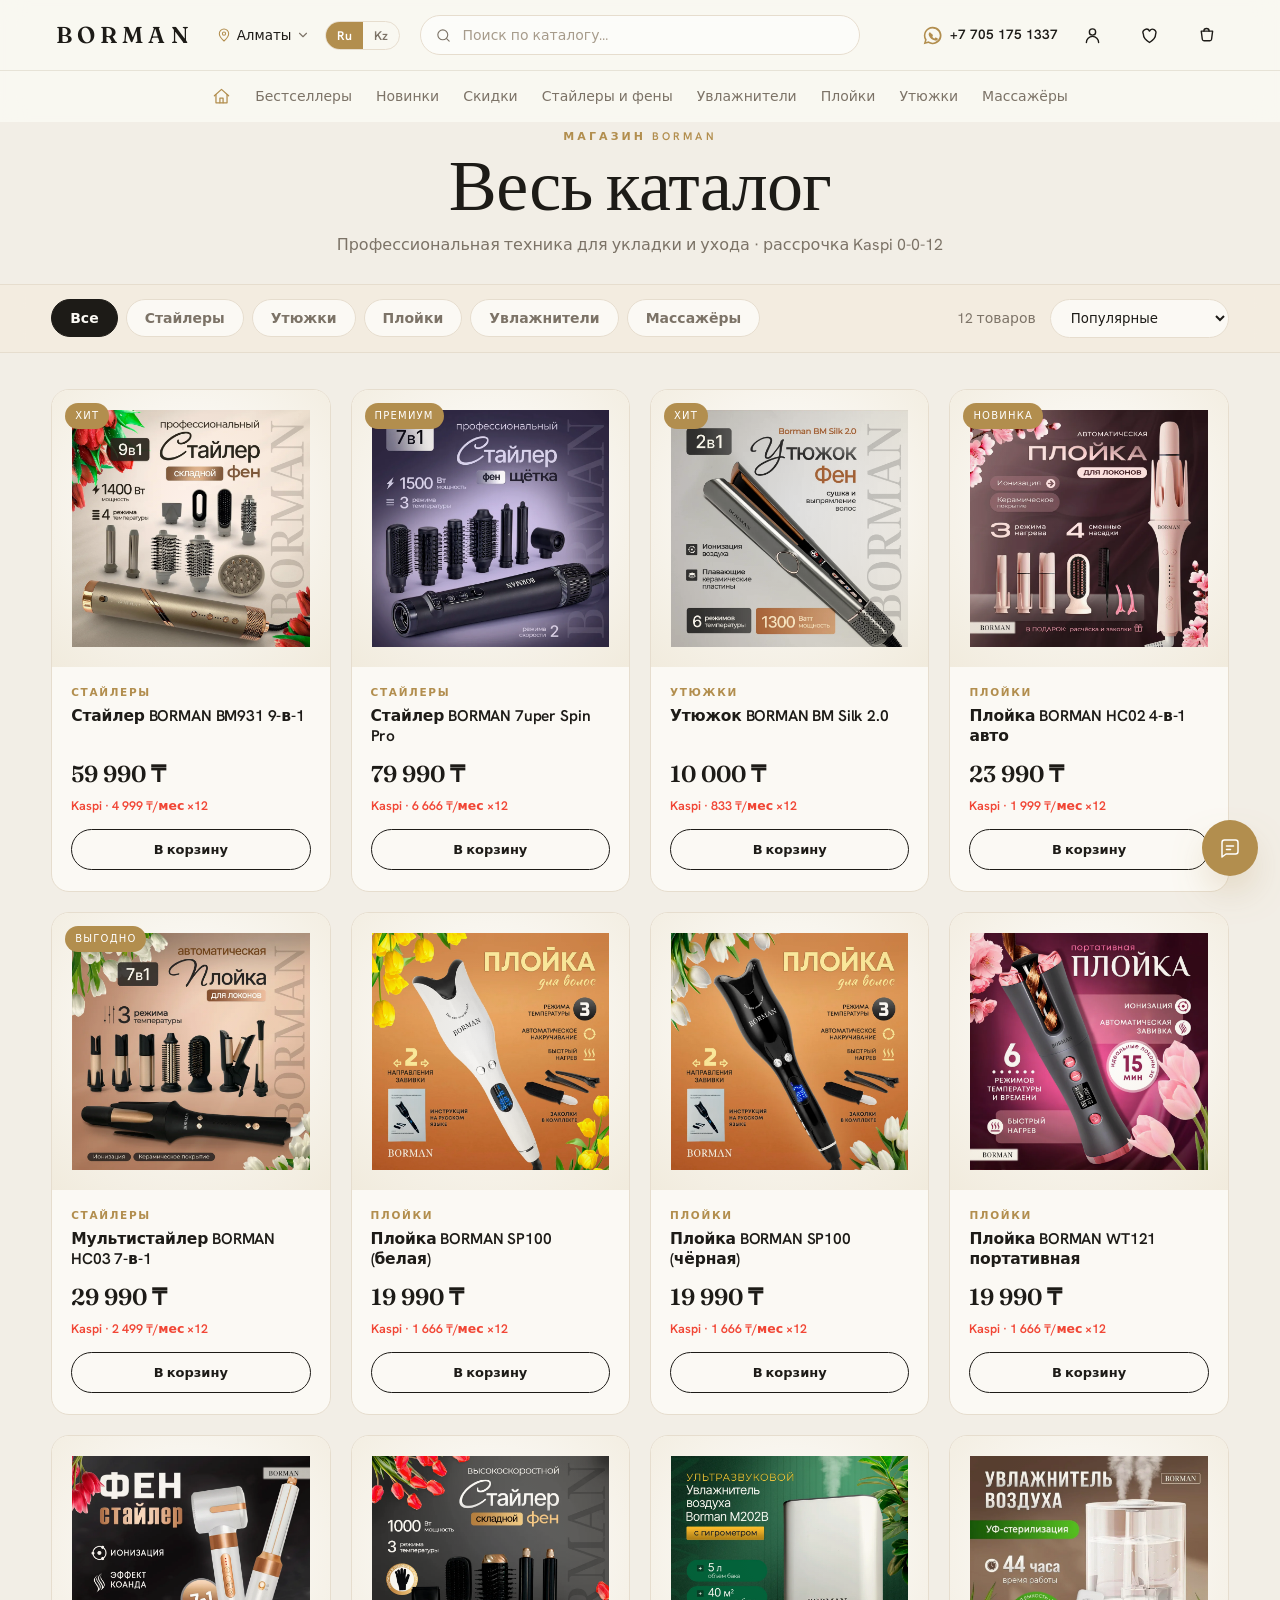
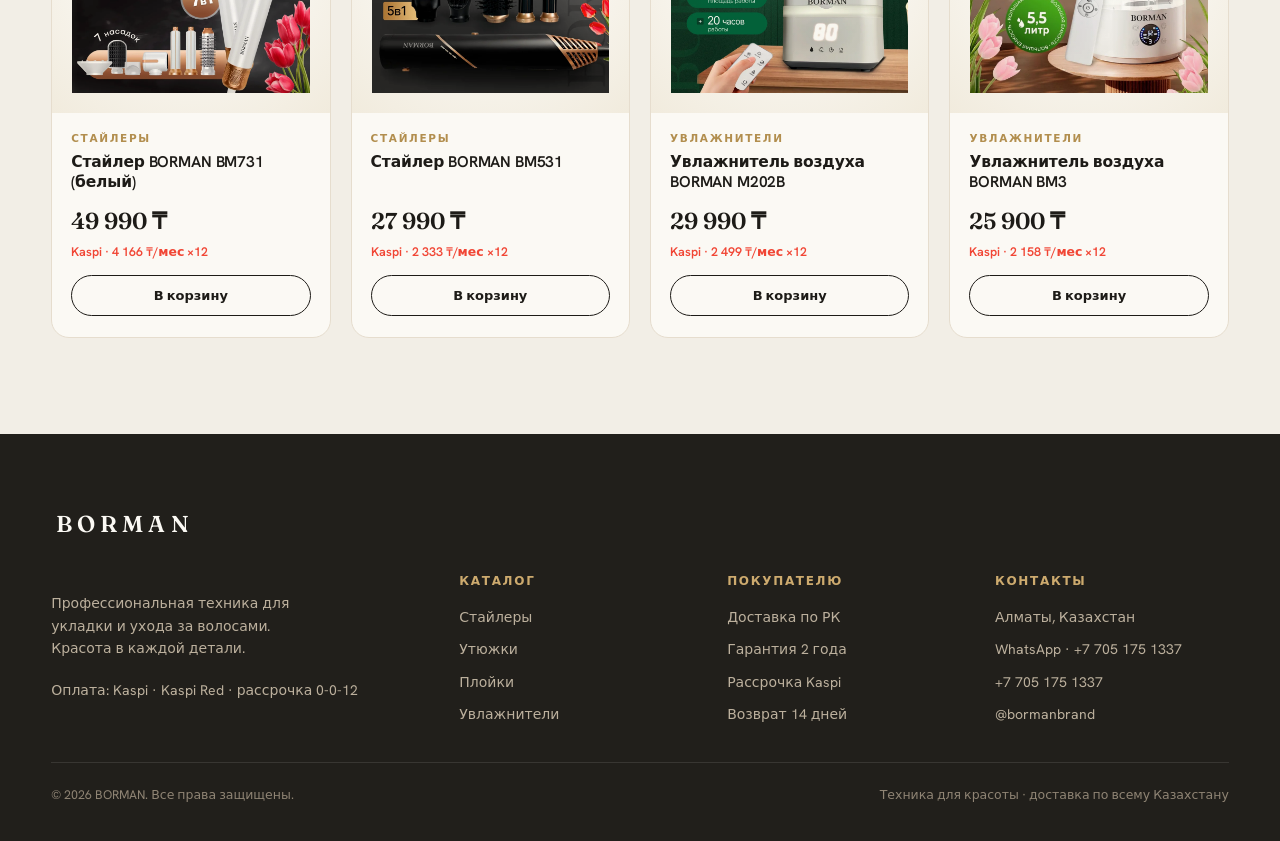
==== commit 9db90f04: "Polish: real footer contacts (WA/Instagram), drop prototype label, graceful empty-category state + М" ====
--- a/catalog.html
+++ b/catalog.html
@@ -40,6 +40,7 @@
     <button class="tab" data-c="straighteners">Утюжки</button>
     <button class="tab" data-c="curling">Плойки</button>
     <button class="tab" data-c="humidifiers">Увлажнители</button>
+    <button class="tab" data-c="massage">Массажёры</button>
   </div>
   <div style="display:flex;gap:14px;align-items:center"><span class="count" id="count"></span>
   <select class="sort" id="sort"><option value="pop">Популярные</option><option value="asc">Сначала дешевле</option><option value="desc">Сначала дороже</option></select></div>
@@ -51,15 +52,21 @@
 document.addEventListener('DOMContentLoaded',()=>{
   const q=new URLSearchParams(location.search);
   let cat=q.get('cat')||'all', sort='pop';
-  const titles={all:'Весь каталог',styling:'Стайлеры',straighteners:'Утюжки',curling:'Плойки',humidifiers:'Увлажнители'};
+  const titles={all:'Весь каталог',styling:'Стайлеры',straighteners:'Утюжки',curling:'Плойки',humidifiers:'Увлажнители',massage:'Массажёры'};
   const order=[13,9,16,19,18,7,8,17,11,10,15,14]; // popularity
   function apply(){
-    document.getElementById('ctitle').textContent=titles[cat];
+    document.getElementById('ctitle').textContent=titles[cat]||'Весь каталог';
     document.querySelectorAll('.tab').forEach(t=>t.classList.toggle('on',t.dataset.c===cat));
     let list=PRODUCTS.filter(p=>cat==='all'||p.cat===cat);
     if(sort==='asc')list=[...list].sort((a,b)=>a.price-b.price);
     else if(sort==='desc')list=[...list].sort((a,b)=>b.price-a.price);
     else list=[...list].sort((a,b)=>order.indexOf(a.id)-order.indexOf(b.id));
+    const grid=document.getElementById('cat-grid');
+    if(!list.length){
+      grid.innerHTML='<div style="grid-column:1/-1;text-align:center;padding:70px 20px;color:var(--ink2)"><div class="eyebrow" style="justify-content:center">'+(titles[cat]||'Категория')+'</div><h3 style="font-size:26px;margin:10px 0 8px">Скоро в продаже</h3><p>Новые модели уже в пути. Загляните в <a href="catalog.html" style="color:var(--gold);font-weight:600">весь каталог</a>.</p></div>';
+      document.getElementById('count').textContent='скоро';
+      return;
+    }
     renderGrid('#cat-grid',list);
     document.getElementById('count').textContent=list.length+' товаров';
   }
--- a/shop.css
+++ b/shop.css
@@ -202,7 +202,7 @@
   .nav-bar{display:none}.burger{display:flex}
   .util-l,.search,.phone,.only-lg{display:none}
   .navwrap{position:relative;justify-content:space-between}
-  .logo{position:absolute;left:50%;transform:translateX(-50%)}
+  .navwrap .logo{position:absolute;left:50%;transform:translateX(-50%)}
   .util-r{margin-left:0}
   /* compare: sticky label column, no page overflow */
   .cmp .tbl{min-width:0}.compare{min-width:472px}
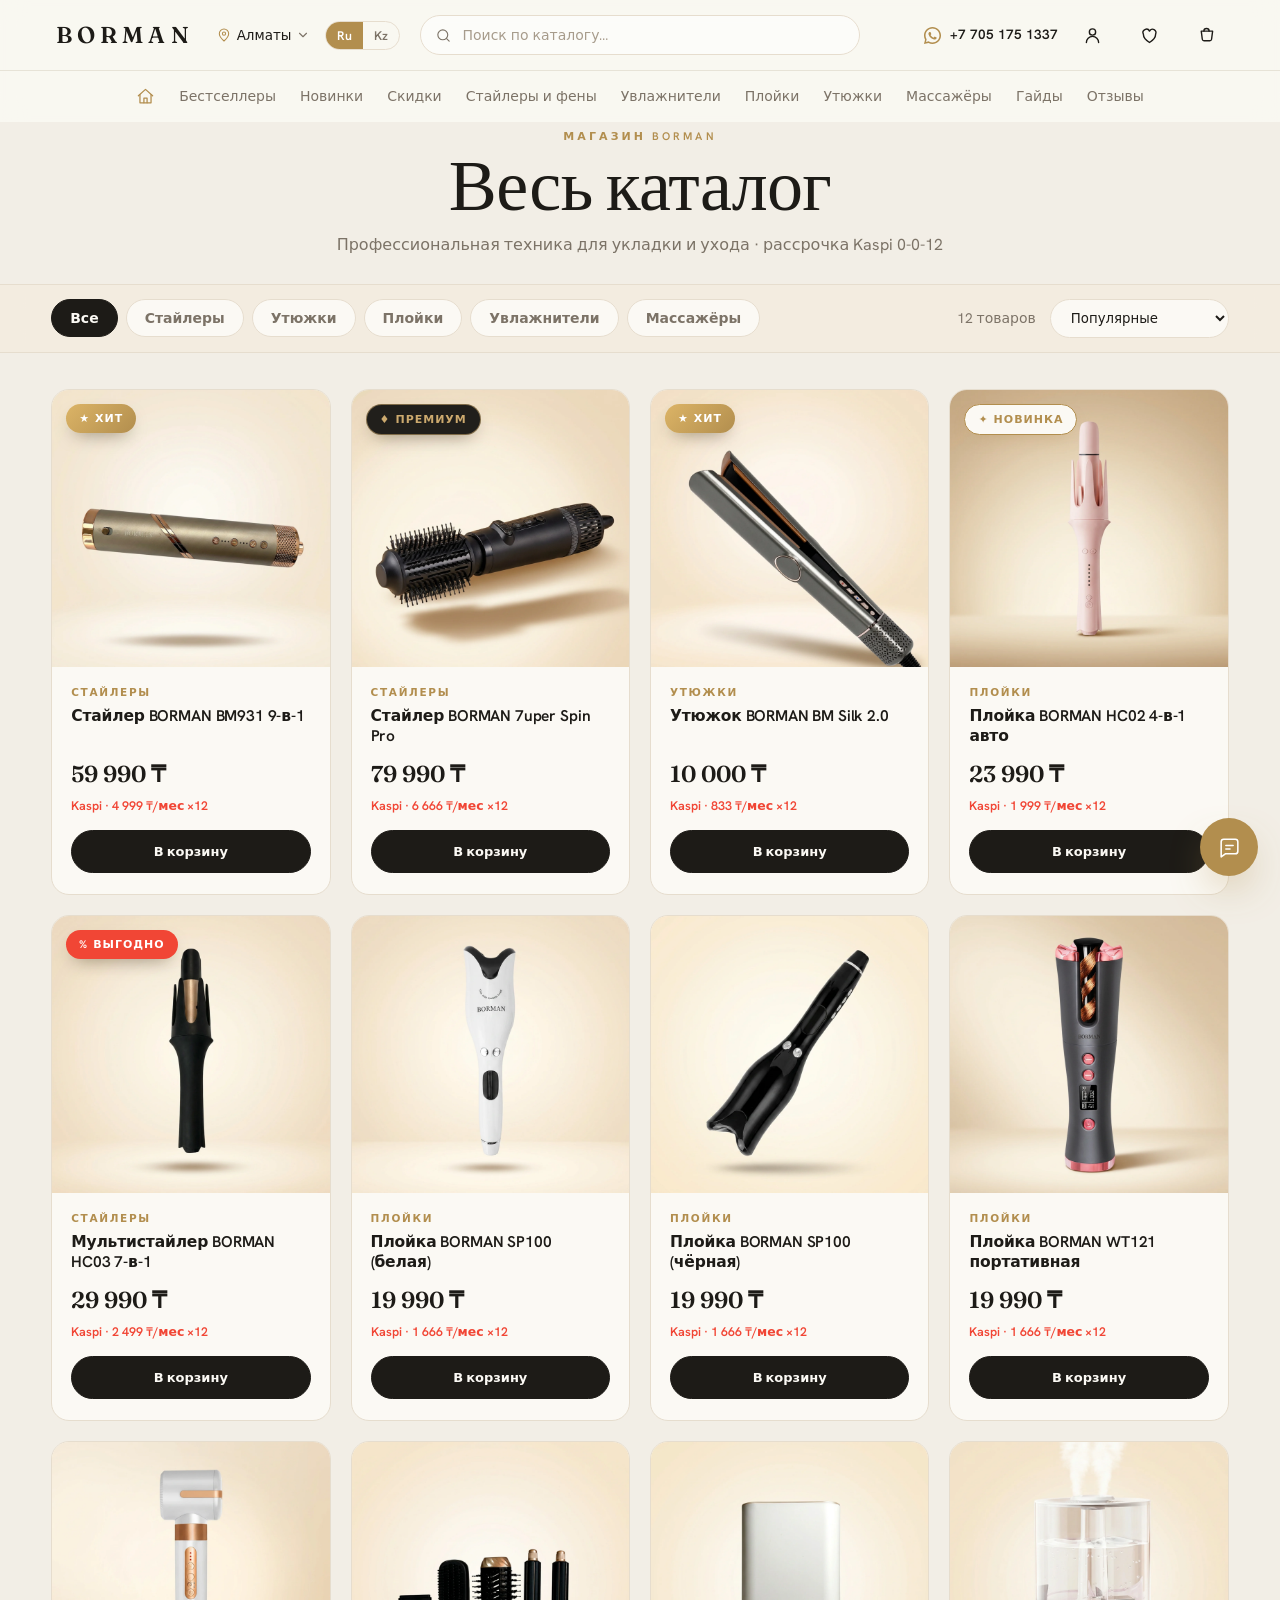
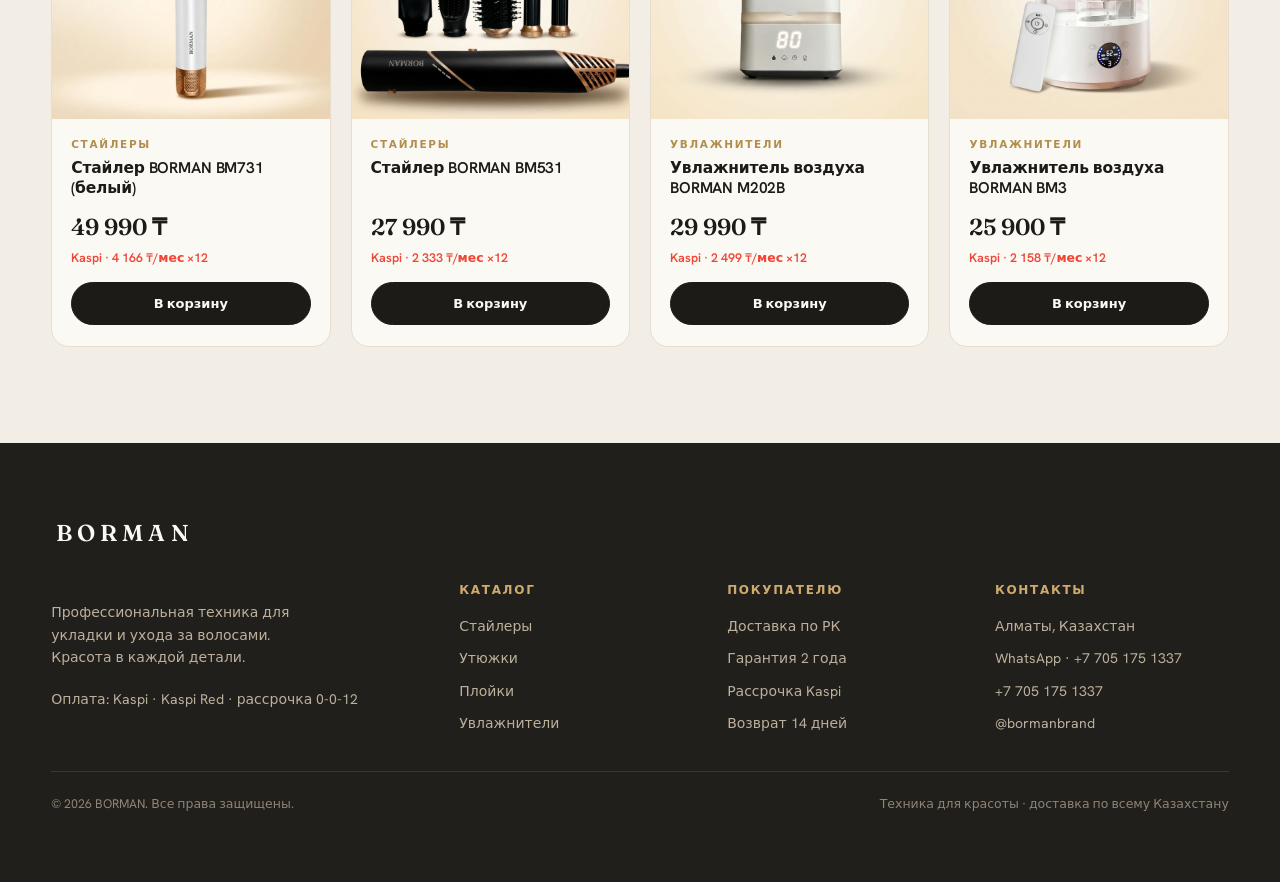
==== commit efbdad9f: "RU/KZ language switch, fix+gold WhatsApp icon, Asel chat manager (avatar+name), nav Guides/Reviews, " ====
--- a/catalog.html
+++ b/catalog.html
@@ -11,7 +11,7 @@
 <meta property="og:type" content="website">
 <meta property="og:title" content="Каталог BORMAN — техника для красоты">
 <meta property="og:description" content="Стайлеры, утюжки, плойки, увлажнители. Рассрочка Kaspi 0-0-12, гарантия 2 года.">
-<meta property="og:image" content="https://maybenexttimez.github.io/borman-shop/assets/cat-styling.webp">
+<meta property="og:image" content="https://maybenexttimez.github.io/borman-shop/assets/og-cover.webp">
 <link rel="preconnect" href="https://fonts.googleapis.com"><link rel="preconnect" href="https://fonts.gstatic.com" crossorigin>
 <link href="https://fonts.googleapis.com/css2?family=Fraunces:ital,opsz,wght@0,9..144,400;0,9..144,500;0,9..144,600;1,9..144,400&family=Hanken+Grotesk:wght@300;400;500;600;700&display=swap" rel="stylesheet">
 <link rel="stylesheet" href="shop.css">
@@ -73,6 +73,7 @@
   document.querySelectorAll('.tab').forEach(t=>t.onclick=()=>{cat=t.dataset.c;history.replaceState(0,'',cat==='all'?'catalog.html':'catalog.html?cat='+cat);apply()});
   document.getElementById('sort').onchange=e=>{sort=e.target.value;apply()};
   apply();
+  if(window.applyLang)applyLang(localStorage.getItem('borman_lang')||'ru');
 });
 </script>
 </body>
--- a/shop.css
+++ b/shop.css
@@ -41,7 +41,7 @@
 .citybtn svg{width:16px;height:16px;color:var(--gold)}
 .citybtn svg:last-child{width:14px;height:14px;color:var(--ink2)}
 .citybtn:hover{color:var(--gold)}
-.city-pop{position:absolute;top:calc(100% + 8px);left:0;background:var(--paper);border:1px solid var(--line);border-radius:14px;box-shadow:0 22px 44px -22px rgba(60,45,20,.45);padding:6px;min-width:158px;z-index:30;opacity:0;visibility:hidden;transform:translateY(-6px);transition:.25s var(--ease)}
+.city-pop{position:absolute;top:calc(100% + 8px);left:0;background:var(--paper);border:1px solid var(--line);border-radius:14px;box-shadow:0 22px 44px -22px rgba(60,45,20,.45);padding:6px;min-width:170px;max-height:300px;overflow-y:auto;z-index:30;opacity:0;visibility:hidden;transform:translateY(-6px);transition:.25s var(--ease)}
 .city-pop.open{opacity:1;visibility:visible;transform:none}
 .city-pop button{display:block;width:100%;text-align:left;background:none;border:0;cursor:pointer;font-family:var(--body);font-size:14px;padding:9px 13px;border-radius:9px;color:var(--ink)}
 .city-pop button:hover{background:var(--soft);color:var(--gold)}
@@ -91,11 +91,12 @@
 .mm-acc{display:flex;gap:10px;margin-top:14px}
 .mm-acc button{flex:1;display:flex;align-items:center;justify-content:center;gap:8px;padding:12px;border:1px solid var(--line);border-radius:12px;background:none;cursor:pointer;font-family:var(--body);font-size:14px;font-weight:500;color:var(--ink)}
 .mm-acc svg{width:18px;height:18px;color:var(--gold)}
-.mm-info{margin-top:18px;color:var(--ink2);font-size:14px}
-.mm-info .kaspi{margin-bottom:12px}
-.mm-phone{display:inline-flex;align-items:center;gap:8px;color:var(--ink);font-weight:600;margin-bottom:8px}
-.mm-phone svg{width:18px;height:18px;color:var(--gold)}
-.mm-info p{margin-top:6px}
+.mm-info{margin-top:20px;color:var(--ink2);font-size:14px;display:flex;flex-direction:column;align-items:flex-start;gap:11px}
+.mm-info .kaspi{margin:0}
+.mm-row{display:flex;align-items:center;gap:14px;flex-wrap:wrap}
+.mm-phone{display:inline-flex;align-items:center;gap:8px;color:var(--ink);font-weight:600;font-size:15px}
+.mm-phone svg{width:19px;height:19px;color:var(--gold)}
+.mm-info p{margin:0;line-height:1.45}
 /* cart */
 .cart-ov{position:fixed;inset:0;z-index:95;background:rgba(20,16,10,.42);opacity:0;pointer-events:none;transition:.4s}
 .cart-ov.open{opacity:1;pointer-events:auto}
@@ -124,18 +125,27 @@
 /* product card */
 .pcard{background:var(--paper);border:1px solid var(--line);border-radius:var(--r);overflow:hidden;transition:.4s var(--ease);display:flex;flex-direction:column;position:relative}
 .pcard:hover{transform:translateY(-6px);box-shadow:0 26px 50px -30px rgba(60,45,20,.4);border-color:var(--gold-s)}
-.pcard .ph{aspect-ratio:1;background:radial-gradient(circle at 50% 42%,#fff,#f1ebdd);display:flex;align-items:center;justify-content:center;padding:20px;overflow:hidden}
-.pcard .ph img{width:100%;height:100%;object-fit:contain;transition:.6s var(--ease);mix-blend-mode:multiply}
+.pcard .ph{aspect-ratio:1;background:linear-gradient(160deg,#faf4e8,#efe6d3);overflow:hidden}
+.pcard .ph img{width:100%;height:100%;object-fit:cover;transition:.7s var(--ease)}
 .pcard:hover .ph img{transform:scale(1.06)}
-.pcard .flag{position:absolute;top:13px;left:13px;background:var(--gold);color:#fff;font-size:10px;letter-spacing:.12em;text-transform:uppercase;padding:5px 10px;border-radius:100px;z-index:2}
+.pcard .flag{position:absolute;top:14px;left:14px;font-size:11px;font-weight:700;letter-spacing:.09em;text-transform:uppercase;padding:6px 13px;border-radius:100px;z-index:2;display:inline-flex;align-items:center;gap:5px;box-shadow:0 8px 18px -8px rgba(40,25,0,.5)}
+.pcard .flag::before{font-size:11px;line-height:1}
+.pcard .flag.f-hit{background:linear-gradient(135deg,#dcb466,#b28e4e);color:#fff}
+.pcard .flag.f-hit::before{content:"★"}
+.pcard .flag.f-premium{background:var(--char);color:var(--gold-l);border:1px solid rgba(205,170,110,.55)}
+.pcard .flag.f-premium::before{content:"♦"}
+.pcard .flag.f-new{background:var(--paper);color:var(--gold);border:1px solid var(--gold);box-shadow:0 8px 18px -10px rgba(178,142,78,.5)}
+.pcard .flag.f-new::before{content:"✦"}
+.pcard .flag.f-deal{background:var(--kaspi);color:#fff}
+.pcard .flag.f-deal::before{content:"%"}
 .pcard .pi{padding:17px 19px 21px;display:flex;flex-direction:column;flex:1}
 .pcard .cat{font-size:10.5px;letter-spacing:.16em;text-transform:uppercase;color:var(--gold);font-weight:600}
 .pcard h3{font-family:var(--body);font-weight:600;font-size:15.5px;margin:5px 0 10px;line-height:1.3;flex:1}
-.pcard .price{font-family:var(--disp);font-size:23px;font-weight:600}
-.pcard .kaspi-m{font-size:12.5px;color:var(--kaspi);font-weight:600;margin-top:3px}
-.pcard .add{margin-top:13px}
-.pcard .add button{width:100%;padding:11px;border-radius:100px;border:1px solid var(--ink);background:transparent;color:var(--ink);font-weight:600;font-size:13px;cursor:pointer;transition:.3s;font-family:var(--body)}
-.pcard .add button:hover{background:var(--ink);color:var(--paper)}
+.pcard .price{font-family:var(--disp);font-size:23px;font-weight:600;font-variant-numeric:tabular-nums lining-nums}
+.pcard .kaspi-m{font-size:12.5px;color:var(--kaspi);font-weight:600;margin-top:3px;font-variant-numeric:tabular-nums}
+.pcard .add{margin-top:14px}
+.pcard .add button{width:100%;padding:12px;border-radius:100px;border:1px solid var(--ink);background:var(--ink);color:var(--paper);font-weight:600;font-size:13px;cursor:pointer;transition:.3s var(--ease);font-family:var(--body)}
+.pcard .add button:hover{background:var(--gold);border-color:var(--gold);color:#fff}
 /* dark panel (hero / compare) */
 .darkpanel{background:var(--char);color:var(--paper);border-radius:26px;position:relative;overflow:hidden}
 .darkpanel .eyebrow{color:var(--gold-l)}
@@ -175,7 +185,7 @@
 .grid{display:grid;grid-template-columns:repeat(4,1fr);gap:20px}
 .rv{opacity:0;transform:translateY(30px);transition:1s var(--ease)}.rv.in{opacity:1;transform:none}
 /* footer */
-footer{background:var(--char);color:#cfc4b2;padding:72px 0 36px;margin-top:56px}
+footer{background:var(--char);color:#cfc4b2;padding:72px 0 68px;margin-top:56px}
 footer .logo{color:var(--paper)}
 .fgrid{display:grid;grid-template-columns:1.6fr 1fr 1fr 1fr;gap:34px;margin:32px 0}
 .fgrid h4{font-family:var(--body);font-size:12px;letter-spacing:.14em;text-transform:uppercase;color:var(--gold-l);margin-bottom:13px;font-weight:600}
@@ -186,29 +196,83 @@
 .totop.show{opacity:1;visibility:visible;transform:none}
 .totop:hover{background:var(--gold);color:#fff;transform:translateY(-3px)}
 .totop svg{width:22px;height:22px}
-.fabwrap{position:fixed;right:22px;bottom:24px;z-index:70}
-.fab{position:relative;display:flex;align-items:center;height:56px;width:56px;padding:0;border-radius:100px;background:var(--gold);color:#fff;border:0;cursor:pointer;overflow:hidden;transition:.45s var(--ease);box-shadow:0 18px 40px -14px rgba(178,142,78,.75)}
-.fab svg{width:24px;height:24px;flex:none;margin:0 16px}
+.fabwrap{position:fixed;right:22px;bottom:24px;z-index:71}
+.fab{position:relative;display:flex;align-items:center;height:58px;width:58px;padding:0;border-radius:100px;background:var(--gold);color:#fff;border:0;cursor:pointer;overflow:hidden;transition:.45s var(--ease);box-shadow:0 18px 40px -14px rgba(178,142,78,.8)}
+.fab svg{width:25px;height:25px;flex:none;margin:0 16.5px}
 .fab-label{white-space:nowrap;font-family:var(--body);font-weight:600;font-size:14px;max-width:0;opacity:0;transition:.45s var(--ease)}
-.fab:hover,.fab:focus-visible{width:214px;background:var(--gold-l);outline:none}
-.fab:hover .fab-label,.fab:focus-visible .fab-label{max-width:150px;opacity:1;padding-right:22px}
+.fab:hover{width:224px;background:var(--gold-l)}
+.fab:hover .fab-label{max-width:160px;opacity:1;padding-right:22px}
 .fab-ring{position:absolute;inset:0;border-radius:100px;animation:fabpulse 2.8s var(--ease) infinite;pointer-events:none}
 @keyframes fabpulse{0%{box-shadow:0 0 0 0 rgba(178,142,78,.5)}70%{box-shadow:0 0 0 15px rgba(178,142,78,0)}100%{box-shadow:0 0 0 0 rgba(178,142,78,0)}}
+.fabwrap.open .fab{transform:scale(0);opacity:0}
+/* chat assistant */
+.chat{position:absolute;right:0;bottom:0;width:min(360px,calc(100vw - 32px));height:min(524px,calc(100vh - 120px));background:var(--paper);border:1px solid var(--line);border-radius:20px;box-shadow:0 40px 80px -30px rgba(40,25,0,.5);display:flex;flex-direction:column;overflow:hidden;opacity:0;visibility:hidden;transform:translateY(20px) scale(.96);transform-origin:bottom right;transition:.4s var(--ease)}
+.fabwrap.open .chat{opacity:1;visibility:visible;transform:none}
+.chat-h{display:flex;align-items:center;gap:11px;padding:15px 18px;background:var(--char);color:var(--paper)}
+.chat-h .av{width:40px;height:40px;border-radius:50%;overflow:hidden;background:linear-gradient(140deg,#dcb466,#b28e4e);display:flex;align-items:center;justify-content:center;color:#fff;flex:none;border:1.5px solid rgba(205,170,110,.5)}
+.chat-h .av svg{width:20px;height:20px}
+.chat-h .av img{width:100%;height:100%;object-fit:cover}
+.chat-h .who b{font-family:var(--disp);font-weight:500;font-size:16px;display:block;line-height:1.15}
+.chat-h .who span{font-size:11.5px;color:#b9ad99;display:flex;align-items:center;gap:5px}
+.chat-h .who span::before{content:"";width:7px;height:7px;border-radius:50%;background:#57c07a}
+.chat-h .cx{margin-left:auto;background:none;border:0;color:#cfc4b2;font-size:25px;cursor:pointer;line-height:1}
+.chat-body{flex:1;overflow-y:auto;padding:16px;display:flex;flex-direction:column;gap:10px;background:var(--cream)}
+.msg{max-width:84%;padding:10px 14px;border-radius:15px;font-size:14px;line-height:1.5}
+.msg.bot{background:var(--paper);border:1px solid var(--line);border-bottom-left-radius:5px;align-self:flex-start}
+.msg.user{background:var(--char);color:var(--paper);border-bottom-right-radius:5px;align-self:flex-end}
+.msg a{color:var(--gold);font-weight:600}
+.chat-quick{display:flex;flex-wrap:wrap;gap:7px;padding:10px 13px;border-top:1px solid var(--line);background:var(--paper)}
+.chat-quick button{background:var(--soft);border:1px solid var(--line);border-radius:100px;padding:7px 12px;font-size:12.5px;font-family:var(--body);color:var(--ink);cursor:pointer;transition:.25s}
+.chat-quick button:hover{background:var(--gold);color:#fff;border-color:var(--gold)}
+.chat-input{display:flex;gap:8px;padding:12px 14px;border-top:1px solid var(--line);background:var(--paper)}
+.chat-input input{flex:1;border:1px solid var(--line);border-radius:100px;padding:10px 15px;font-family:var(--body);font-size:14px;background:var(--cream)}
+.chat-input input:focus{outline:none;border-color:var(--gold)}
+.chat-input .send{width:42px;height:42px;border-radius:50%;background:var(--gold);color:#fff;border:0;cursor:pointer;flex:none;display:flex;align-items:center;justify-content:center}
+.chat-input .send svg{width:19px;height:19px}
 @media(prefers-reduced-motion:reduce){.fab-ring{animation:none}}
+/* luxury polish — focus, numerics, hairline divider, mobile WhatsApp */
+a:focus-visible,button:focus-visible,input:focus-visible,select:focus-visible{outline:2px solid var(--gold);outline-offset:3px}
+.price,.perm,.kaspi-m,.cprice,.compare .p,.cart .tot{font-variant-numeric:tabular-nums lining-nums}
+.divkey{display:flex;align-items:center;justify-content:center;gap:15px;color:var(--gold)}
+.divkey::before,.divkey::after{content:"";height:1px;width:min(90px,16vw);background:linear-gradient(90deg,transparent,var(--gold-s))}
+.divkey::after{background:linear-gradient(90deg,var(--gold-s),transparent)}
+.divkey i{font-style:normal;font-size:13px;letter-spacing:.2em}
+.wa-m{display:none;color:var(--gold)}
+/* sticky buy-bar (product, mobile) */
+.buybar{position:fixed;left:0;right:0;bottom:0;z-index:60;background:rgba(251,249,244,.97);backdrop-filter:blur(12px);border-top:1px solid var(--line);padding:11px 16px;padding-bottom:calc(11px + env(safe-area-inset-bottom));display:none;align-items:center;gap:12px;transform:translateY(110%);transition:.4s var(--ease);box-shadow:0 -12px 30px -22px rgba(40,25,0,.5)}
+.buybar.show{transform:none}
+.buybar .bp{flex:1;min-width:0}
+.buybar .bp .pr{font-family:var(--disp);font-size:20px;font-weight:600;line-height:1;font-variant-numeric:tabular-nums}
+.buybar .bp .km{font-size:11.5px;color:var(--kaspi);font-weight:600}
+.buybar .btn{padding:13px 22px;white-space:nowrap}
+/* guides */
+.guides-grid{display:grid;grid-template-columns:repeat(3,1fr);gap:18px}
+.gcard{display:block;background:var(--paper);border:1px solid var(--line);border-radius:var(--r);padding:28px;transition:.4s var(--ease)}
+.gcard:hover{transform:translateY(-5px);box-shadow:0 26px 50px -34px rgba(60,45,20,.45);border-color:var(--gold-s)}
+.gcard .gi{width:48px;height:48px;border-radius:13px;background:linear-gradient(140deg,#f7edd7,#e6d1a4);color:#8f6f36;display:flex;align-items:center;justify-content:center;margin-bottom:16px}
+.gcard .gi svg{width:25px;height:25px}
+.gcard h3{font-family:var(--disp);font-size:21px;font-weight:500;margin-bottom:9px;line-height:1.15;color:var(--ink)}
+.gcard p{color:var(--ink2);font-size:14px;line-height:1.5}
+.gcard .gm{margin-top:15px;font-size:11.5px;letter-spacing:.1em;text-transform:uppercase;color:var(--gold);font-weight:600}
+/* guide article page */
+.gart{max-width:740px;margin:0 auto}
+.gart .lead{font-size:19px;color:var(--ink2);line-height:1.6;margin:14px 0 30px}
+.gart .gsec{margin-bottom:26px}
+.gart .gsec h2{font-size:clamp(22px,3vw,30px);margin-bottom:10px}
+.gart .gsec p{color:var(--ink2);font-size:16px;line-height:1.7}
+.gart .tip{background:var(--soft);border-left:3px solid var(--gold);border-radius:0 12px 12px 0;padding:18px 22px;margin-top:30px;font-size:15px}
+.gart .tip b{color:var(--gold);display:block;font-family:var(--body);font-size:12px;letter-spacing:.14em;text-transform:uppercase;margin-bottom:6px}
+@media(max-width:960px){.guides-grid{grid-template-columns:1fr}}
 /* responsive */
 @media(max-width:1180px){.menu{gap:17px}.menu a{font-size:13px}.search{max-width:260px}.phone b{display:none}.util{gap:10px}}
 @media(max-width:1000px){.grid{grid-template-columns:repeat(3,1fr)}.feat-row{grid-template-columns:1fr 1fr}.trust{grid-template-columns:1fr 1fr;gap:16px}}
 @media(max-width:960px){
   .nav-bar{display:none}.burger{display:flex}
   .util-l,.search,.phone,.only-lg{display:none}
+  .wa-m{display:inline-flex}
   .navwrap{position:relative;justify-content:space-between}
   .navwrap .logo{position:absolute;left:50%;transform:translateX(-50%)}
   .util-r{margin-left:0}
-  /* compare: sticky label column, no page overflow */
-  .cmp .tbl{min-width:0}.compare{min-width:472px}
-  .compare th,.compare td{padding:11px 12px;font-size:13px}
-  .compare th:first-child,.compare td:first-child{position:sticky;left:0;background:var(--char);z-index:1}
-  .compare .p{font-size:16px}
 }
 @media(max-width:820px){
   .grid{grid-template-columns:1fr 1fr;gap:12px}section{padding:60px 0}
